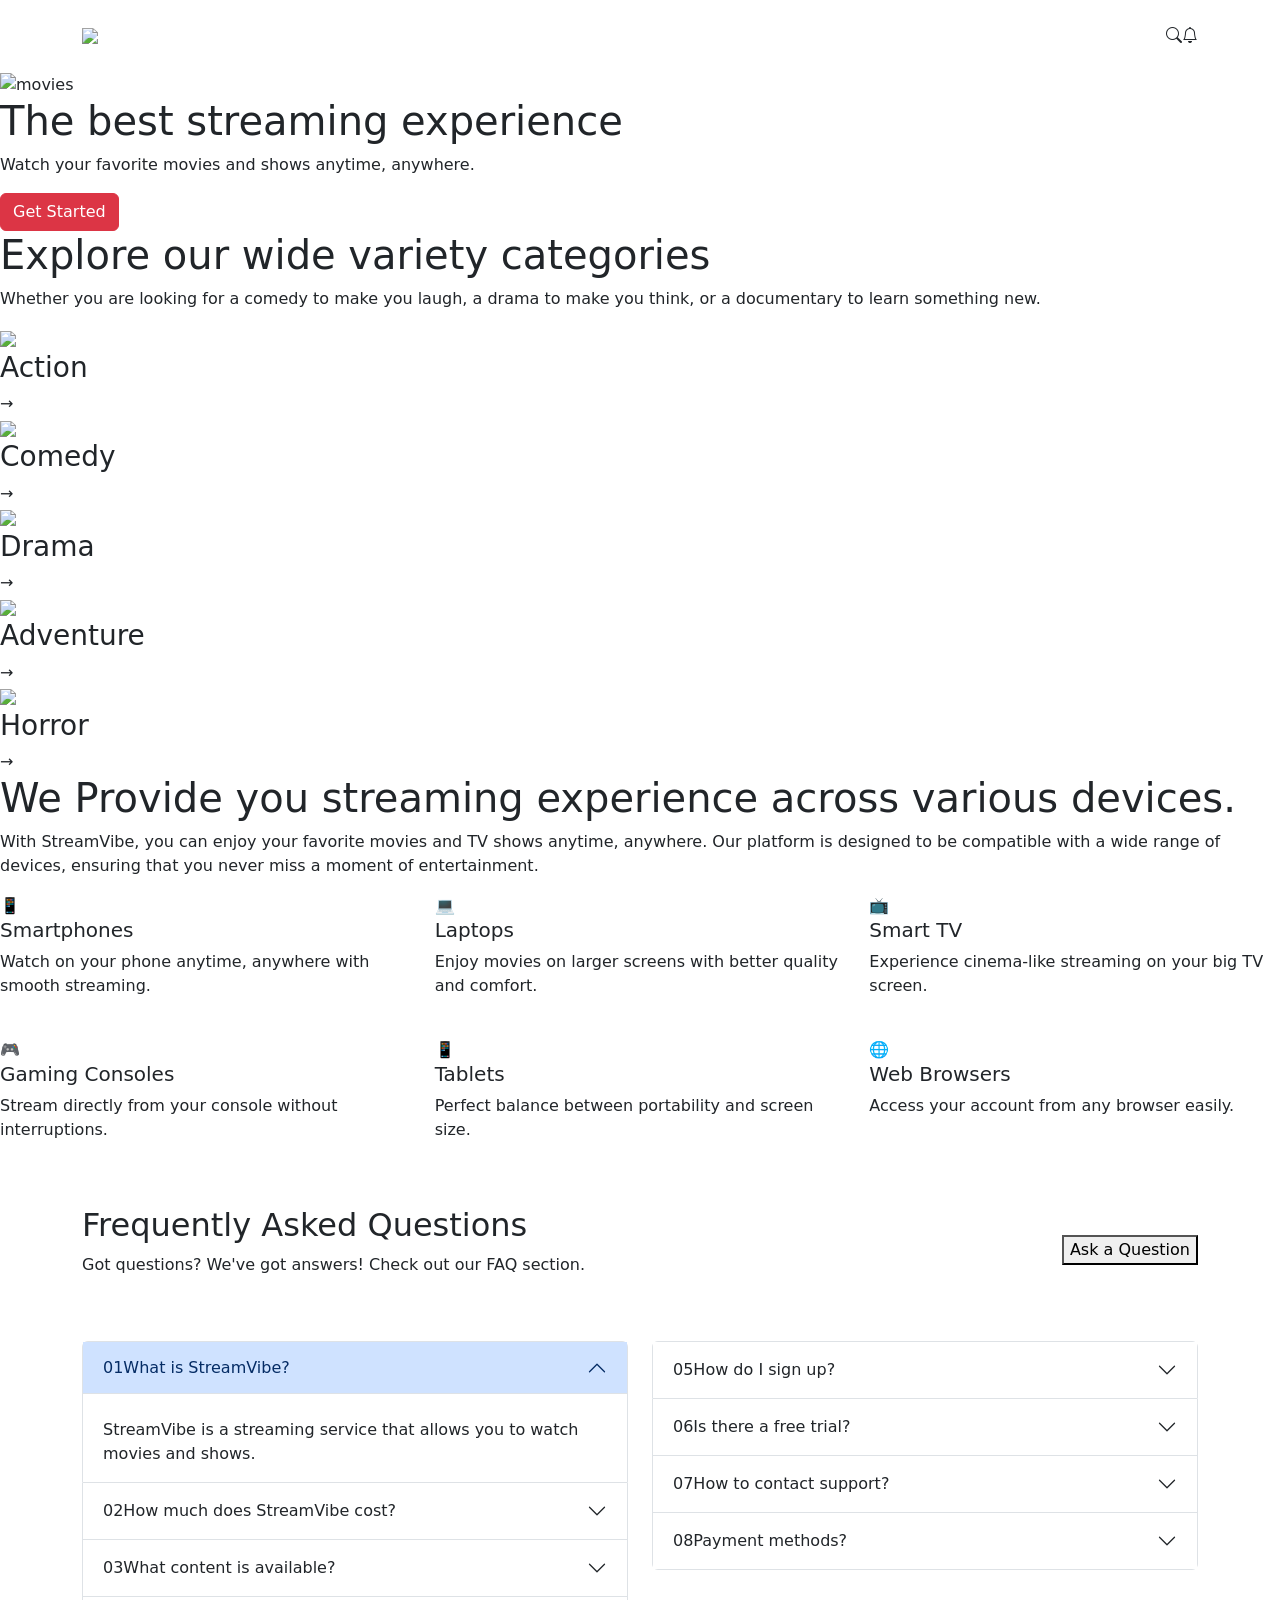
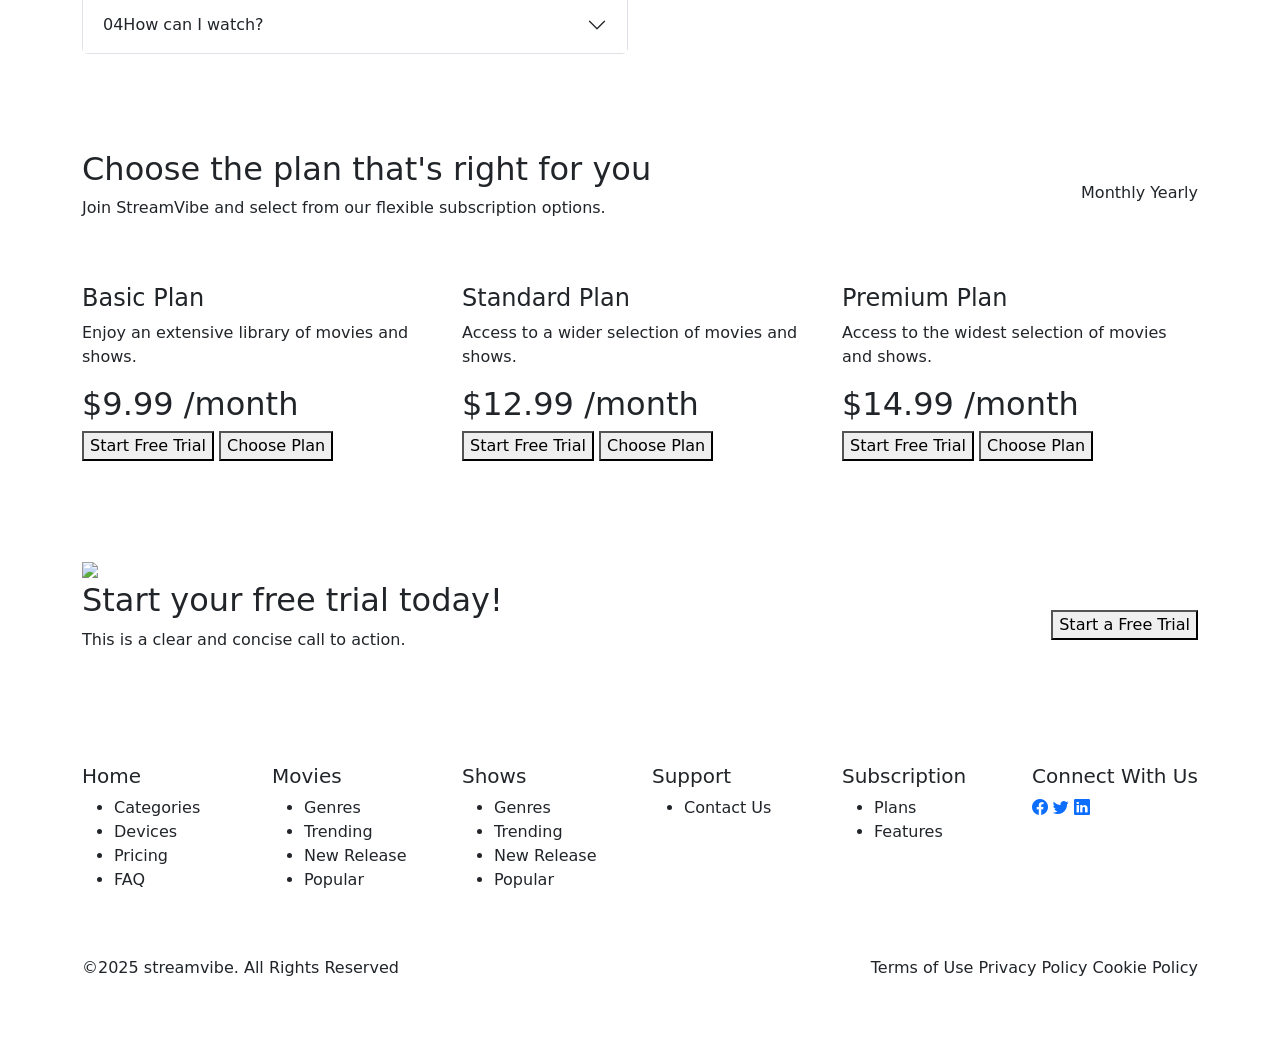
==== index.html @ f16444f5 "final" ====
<!DOCTYPE html>
<html lang="en">
<head>
    <meta charset="UTF-8">
    <meta name="viewport" content="width=device-width, initial-scale=1.0">
    <title>Movies</title>


    <link href="https://cdn.jsdelivr.net/npm/bootstrap@5.3.8/dist/css/bootstrap.min.css" rel="stylesheet">
<link rel="stylesheet" href="https://cdn.jsdelivr.net/npm/bootstrap-icons@1.11.3/font/bootstrap-icons.min.css">

    <link rel="stylesheet" href="../Semi-final/code/style.css">
    <link rel="stylesheet" href="../Semi-final/code/movies&showes.css">
</head>

<body>


<nav class="navbar navbar-expand-lg navbar-dark px-4 py-3">
  <div class="container">

    <a class="navbar-brand d-flex align-items-center" href="#">
      <img src="../Semi-final/images/Logo.png" class="logo">
    </a>

    <button class="navbar-toggler" data-bs-toggle="collapse" data-bs-target="#navMenu">
      <span class="navbar-toggler-icon"></span>
    </button>

    <div class="collapse navbar-collapse justify-content-center" id="navMenu">
      <ul class="navbar-nav nav-box">
        <li class="nav-item"><a class="nav-link active">Home</a></li>
        <li class="nav-item"><a class="nav-link" href="../Semi-final/code/movie.html">Movies & Shows</a></li>
        <li class="nav-item"><a class="nav-link" href="../Semi-final/code/support.html">Support</a></li>
        <li class="nav-item"><a class="nav-link">Subscriptions</a></li>
      </ul>
    </div>

    <div class="icons d-none d-lg-flex">
      <i class="bi bi-search"></i>
      <i class="bi bi-bell"></i>
    </div>

  </div>
</nav>



<section class="hero">
    <img src="../Semi-final/images/Sub Container.png" alt="movies">
    <div class="hero-content">
        <h1>The best streaming experience</h1>
        <p>Watch your favorite movies and shows anytime, anywhere.</p>
        <a href="#" class="btn btn-danger">Get Started</a>
    </div>
</section>


<div class="content">
    <h1>Explore our wide variety categories</h1>
    <p>
        Whether you are looking for a comedy to make you laugh,
        a drama to make you think, or a documentary to learn something new.
    </p>
</div>

<div class="moview">

    <div class="card-item">
        <img src="../Semi-final/images/action.png">
        <div class="title-row">
            <h3>Action</h3>
            <span class="arrow">→</span>
        </div>
    </div>

    <div class="card-item">
        <img src="../Semi-final/images/Container.png">
        <div class="title-row">
            <h3>Comedy</h3>
            <span class="arrow">→</span>
        </div>
    </div>

    <div class="card-item">
        <img src="../Semi-final/images/Container (1).png">
        <div class="title-row">
            <h3>Drama</h3>
            <span class="arrow">→</span>
        </div>
    </div>

    <div class="card-item">
        <img src="../Semi-final/images/Container (2).png">
        <div class="title-row">
            <h3>Adventure</h3>
            <span class="arrow">→</span>
        </div>
    </div>

    <div class="card-item">
        <img src="../Semi-final/images/Container (3).png">
        <div class="title-row">
            <h3>Horror</h3>
            <span class="arrow">→</span>
        </div>
    </div>

</div>


<div class="content">
    <h1>We Provide you streaming experience across various devices.</h1>
    <p>
With StreamVibe, you can enjoy your favorite movies and TV 
shows anytime, anywhere. Our platform is designed
 to be compatible with a wide range of
  devices, ensuring that
 you never miss a moment of entertainment.
    </p>
</div>
<div class="row g-4">

            <div class="col-md-4">
            <div class="device-card">
                <div class="device-icon">📱</div>
                <h5>Smartphones</h5>
                <p>Watch on your phone anytime, anywhere with smooth streaming.</p>
            </div>
        </div>

    
        <div class="col-md-4">
            <div class="device-card">
                <div class="device-icon">💻</div>
                <h5>Laptops</h5>
                <p>Enjoy movies on larger screens with better quality and comfort.</p>
            </div>
        </div>

  
        <div class="col-md-4">
            <div class="device-card">
                <div class="device-icon">📺</div>
                <h5>Smart TV</h5>
                <p>Experience cinema-like streaming on your big TV screen.</p>
            </div>
        </div>

    
        <div class="col-md-4">
            <div class="device-card">
                <div class="device-icon">🎮</div>
                <h5>Gaming Consoles</h5>
                <p>Stream directly from your console without interruptions.</p>
            </div>
        </div>

        
        <div class="col-md-4">
            <div class="device-card">
                <div class="device-icon">📱</div>
                <h5>Tablets</h5>
                <p>Perfect balance between portability and screen size.</p>
            </div>
        </div>

  
        <div class="col-md-4">
            <div class="device-card">
                <div class="device-icon">🌐</div>
                <h5>Web Browsers</h5>
                <p>Access your account from any browser easily.</p>
            </div>
        </div>

    </div>
</div>

<section class="faq container py-5">

 
    <div class="faq-top d-flex justify-content-between align-items-center">
        <div>
            <h2>Frequently Asked Questions</h2>
            <p>Got questions? We've got answers! Check out our FAQ section.</p>
        </div>
        <button class="ask-btn">Ask a Question</button>
    </div>

  
    <div class="row mt-5">

        
        <div class="col-md-6">
            <div class="accordion" id="faqLeft">

               
                <div class="accordion-item">
                    <h2>
                        <button class="accordion-button" data-bs-toggle="collapse" data-bs-target="#q1">
                            <span class="num">01</span>
                            What is StreamVibe?
                        </button>
                    </h2>
                    <div id="q1" class="accordion-collapse collapse show">
                        <div class="accordion-body">
                            StreamVibe is a streaming service that allows you to watch movies and shows.
                        </div>
                    </div>
                </div>

                <div class="accordion-item">
                    <button class="accordion-button collapsed" data-bs-toggle="collapse" data-bs-target="#q2">
                        <span class="num">02</span>
                        How much does StreamVibe cost?
                    </button>
                    <div id="q2" class="accordion-collapse collapse">
                        <div class="accordion-body">Pricing depends on your plan.</div>
                    </div>
                </div>

                <div class="accordion-item">
                    <button class="accordion-button collapsed" data-bs-toggle="collapse" data-bs-target="#q3">
                        <span class="num">03</span>
                        What content is available?
                    </button>
                    <div id="q3" class="accordion-collapse collapse">
                        <div class="accordion-body">Movies, series, and more.</div>
                    </div>
                </div>

                <div class="accordion-item">
                    <button class="accordion-button collapsed" data-bs-toggle="collapse" data-bs-target="#q4">
                        <span class="num">04</span>
                        How can I watch?
                    </button>
                    <div id="q4" class="accordion-collapse collapse">
                        <div class="accordion-body">On mobile, TV, and web.</div>
                    </div>
                </div>

            </div>
        </div>

       
        <div class="col-md-6">
            <div class="accordion" id="faqRight">

                <div class="accordion-item">
                    <button class="accordion-button collapsed" data-bs-toggle="collapse" data-bs-target="#q5">
                        <span class="num">05</span>
                        How do I sign up?
                    </button>
                    <div id="q5" class="accordion-collapse collapse">
                        <div class="accordion-body">Create an account and subscribe.</div>
                    </div>
                </div>

                <div class="accordion-item">
                    <button class="accordion-button collapsed" data-bs-toggle="collapse" data-bs-target="#q6">
                        <span class="num">06</span>
                        Is there a free trial?
                    </button>
                    <div id="q6" class="accordion-collapse collapse">
                        <div class="accordion-body">Yes, limited time trial.</div>
                    </div>
                </div>

                <div class="accordion-item">
                    <button class="accordion-button collapsed" data-bs-toggle="collapse" data-bs-target="#q7">
                        <span class="num">07</span>
                        How to contact support?
                    </button>
                    <div id="q7" class="accordion-collapse collapse">
                        <div class="accordion-body">Via email or live chat.</div>
                    </div>
                </div>

                <div class="accordion-item">
                    <button class="accordion-button collapsed" data-bs-toggle="collapse" data-bs-target="#q8">
                        <span class="num">08</span>
                        Payment methods?
                    </button>
                    <div id="q8" class="accordion-collapse collapse">
                        <div class="accordion-body">Visa, Mastercard, etc.</div>
                    </div>
                </div>

            </div>
        </div>

    </div>
</section>
   
<section class="pricing container py-5">

  
    <div class="d-flex justify-content-between align-items-center mb-5 flex-wrap gap-3">
        <div>
            <h2>Choose the plan that's right for you</h2>
            <p>Join StreamVibe and select from our flexible subscription options.</p>
        </div>

        <div class="toggle">
            <span class="active">Monthly</span>
            <span>Yearly</span>
        </div>
    </div>

  
    <div class="row g-4">

     
        <div class="col-md-4">
            <div class="plan-card">
                <h4>Basic Plan</h4>
                <p>Enjoy an extensive library of movies and shows.</p>

                <h2>$9.99 <span>/month</span></h2>

                <div class="buttons">
                    <button class="trial">Start Free Trial</button>
                    <button class="choose active">Choose Plan</button>
                </div>
            </div>
        </div>

      
        <div class="col-md-4">
            <div class="plan-card">
                <h4>Standard Plan</h4>
                <p>Access to a wider selection of movies and shows.</p>

                <h2>$12.99 <span>/month</span></h2>

                <div class="buttons">
                    <button class="trial">Start Free Trial</button>
                    <button class="choose active">Choose Plan</button>
                </div>
            </div>
        </div>

        
        <div class="col-md-4">
            <div class="plan-card">
                <h4>Premium Plan</h4>
                <p>Access to the widest selection of movies and shows.</p>

                <h2>$14.99 <span>/month</span></h2>

                <div class="buttons">
                    <button class="trial">Start Free Trial</button>
                    <button class="choose active">Choose Plan</button>
                </div>
            </div>
        </div>

    </div>

</section>


<section class="cta container my-5">
    <div class="cta-box">

        <img src="../Semi-final/images/Background Images.png" class="cta-bg">

        <div class="cta-content d-flex justify-content-between align-items-center flex-wrap">
            <div>
                <h2>Start your free trial today!</h2>
                <p>This is a clear and concise call to action.</p>
            </div>

            <button class="cta-btn">Start a Free Trial</button>
        </div>

    </div>
</section>


<footer class="footer container py-5">

    <div class="row">

        <div class="col-md-2">
            <h5>Home</h5>
            <ul>
                <li>Categories</li>
                <li>Devices</li>
                <li>Pricing</li>
                <li>FAQ</li>
            </ul>
        </div>

        <div class="col-md-2">
            <h5>Movies</h5>
            <ul>
                <li>Genres</li>
                <li>Trending</li>
                <li>New Release</li>
                <li>Popular</li>
            </ul>
        </div>

        <div class="col-md-2">
            <h5>Shows</h5>
            <ul>
                <li>Genres</li>
                <li>Trending</li>
                <li>New Release</li>
                <li>Popular</li>
            </ul>
        </div>

        <div class="col-md-2">
            <h5>Support</h5>
            <ul>
                <li>Contact Us</li>
            </ul>
        </div>

        <div class="col-md-2">
            <h5>Subscription</h5>
            <ul>
                <li>Plans</li>
                <li>Features</li>
            </ul>
        </div>

        <div class="col-md-2">
            <h5>Connect With Us</h5>

           <div class="social">
  <a href="#"><i class="bi bi-facebook"></i></a>
  <a href="#"><i class="bi bi-twitter"></i></a>
  <a href="#"><i class="bi bi-linkedin"></i></a>
</div>
        </div>

    </div>

    
    <div class="footer-bottom d-flex justify-content-between mt-5 flex-wrap">
        <p>©2025 streamvibe. All Rights Reserved</p>

        <div>
            <span>Terms of Use</span>
            <span>Privacy Policy</span>
            <span>Cookie Policy</span>
        </div>
    </div>

</footer>


<link rel="stylesheet" href="https://cdnjs.cloudflare.com/ajax/libs/font-awesome/6.5.0/css/all.min.css">

<script src="https://cdn.jsdelivr.net/npm/bootstrap@5.3.8/dist/js/bootstrap.bundle.min.js"></script>

</body>
</html>
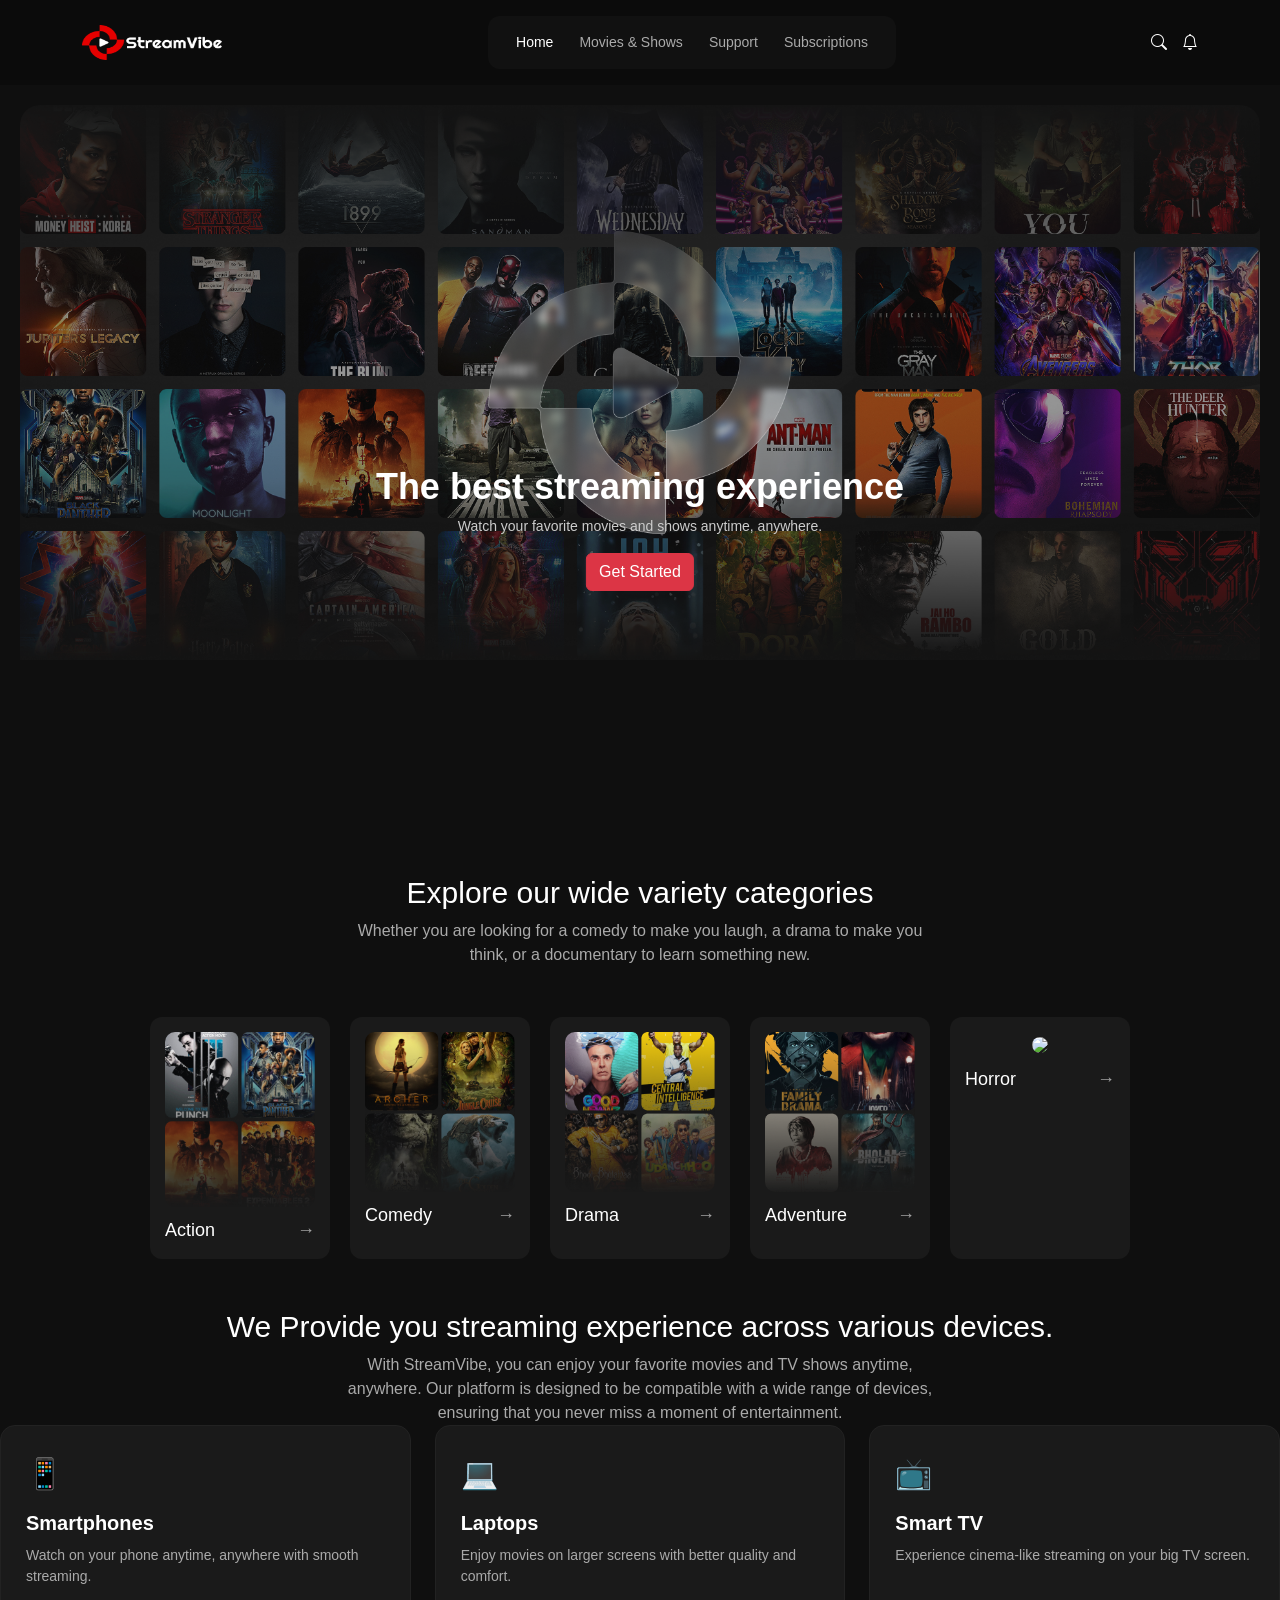
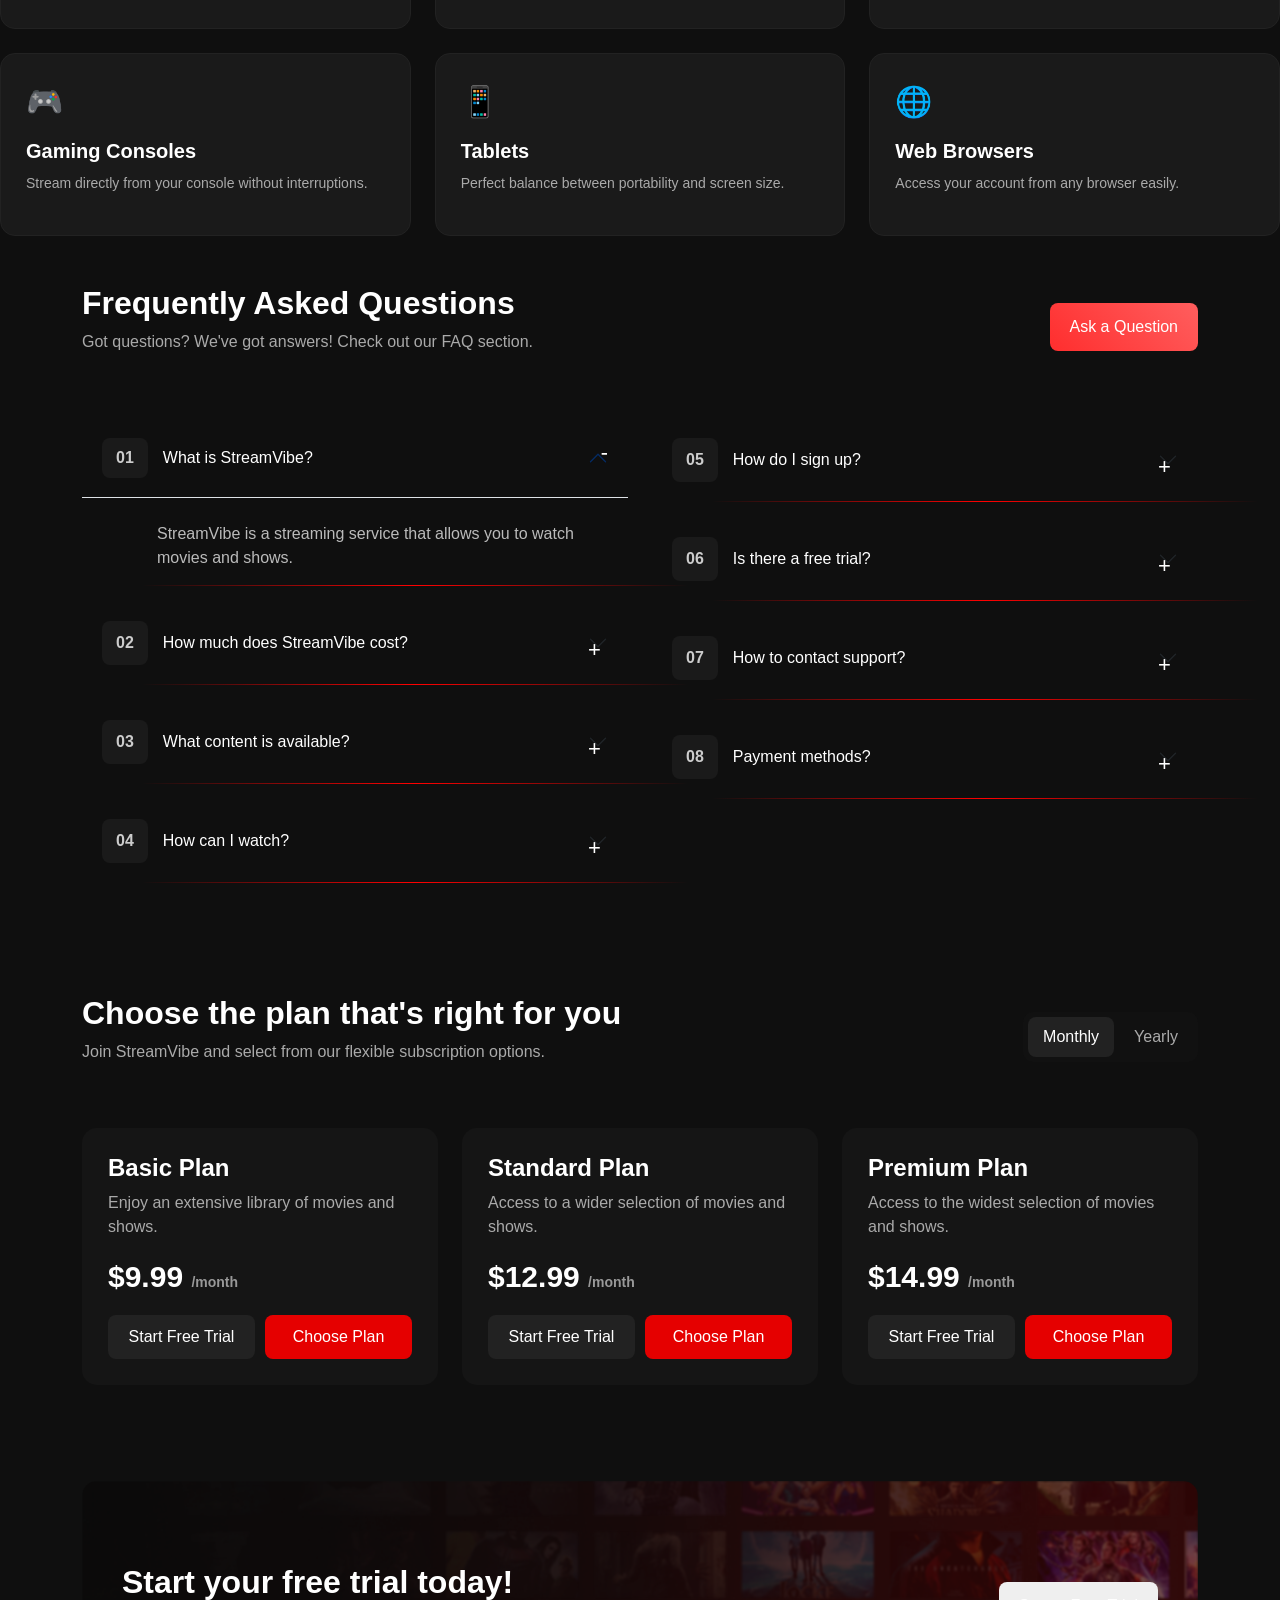
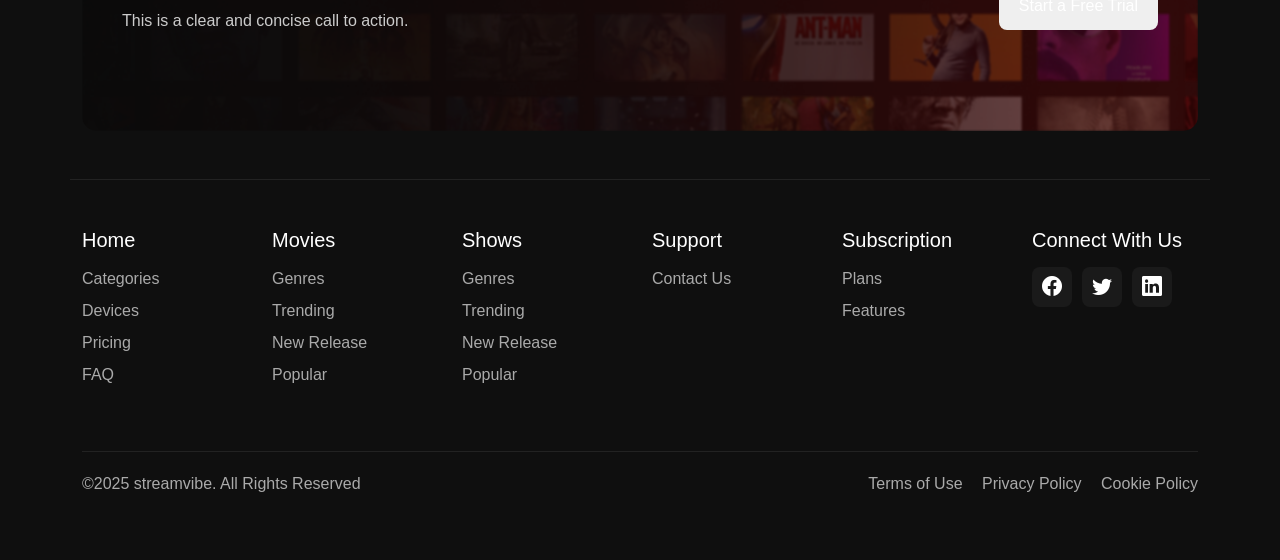
==== commit ec95085a: "fixed path" ====
--- a/index.html
+++ b/index.html
@@ -9,8 +9,8 @@
     <link href="https://cdn.jsdelivr.net/npm/bootstrap@5.3.8/dist/css/bootstrap.min.css" rel="stylesheet">
 <link rel="stylesheet" href="https://cdn.jsdelivr.net/npm/bootstrap-icons@1.11.3/font/bootstrap-icons.min.css">
 
-    <link rel="stylesheet" href="../Semi-final/code/style.css">
-    <link rel="stylesheet" href="../Semi-final/code/movies&showes.css">
+    <link rel="stylesheet" href="./code/style.css">
+    <link rel="stylesheet" href="./code/movies&showes.css">
 </head>
 
 <body>
@@ -20,7 +20,7 @@
   <div class="container">
 
     <a class="navbar-brand d-flex align-items-center" href="#">
-      <img src="../Semi-final/images/Logo.png" class="logo">
+      <img src="./images/Logo.png" class="logo">
     </a>
 
     <button class="navbar-toggler" data-bs-toggle="collapse" data-bs-target="#navMenu">
@@ -30,8 +30,8 @@
     <div class="collapse navbar-collapse justify-content-center" id="navMenu">
       <ul class="navbar-nav nav-box">
         <li class="nav-item"><a class="nav-link active">Home</a></li>
-        <li class="nav-item"><a class="nav-link" href="../Semi-final/code/movie.html">Movies & Shows</a></li>
-        <li class="nav-item"><a class="nav-link" href="../Semi-final/code/support.html">Support</a></li>
+        <li class="nav-item"><a class="nav-link" href="./code/movie.html">Movies & Shows</a></li>
+        <li class="nav-item"><a class="nav-link" href="./code/support.html">Support</a></li>
         <li class="nav-item"><a class="nav-link">Subscriptions</a></li>
       </ul>
     </div>
@@ -47,7 +47,7 @@
 
 
 <section class="hero">
-    <img src="../Semi-final/images/Sub Container.png" alt="movies">
+    <img src="./images/Sub Container.png" alt="movies">
     <div class="hero-content">
         <h1>The best streaming experience</h1>
         <p>Watch your favorite movies and shows anytime, anywhere.</p>
@@ -67,7 +67,7 @@
 <div class="moview">
 
     <div class="card-item">
-        <img src="../Semi-final/images/action.png">
+        <img src="./images/action.png">
         <div class="title-row">
             <h3>Action</h3>
             <span class="arrow">→</span>
@@ -75,7 +75,7 @@
     </div>
 
     <div class="card-item">
-        <img src="../Semi-final/images/Container.png">
+        <img src="./images/Container.png">
         <div class="title-row">
             <h3>Comedy</h3>
             <span class="arrow">→</span>
@@ -83,7 +83,7 @@
     </div>
 
     <div class="card-item">
-        <img src="../Semi-final/images/Container (1).png">
+        <img src="./images/Container (1).png">
         <div class="title-row">
             <h3>Drama</h3>
             <span class="arrow">→</span>
@@ -91,7 +91,7 @@
     </div>
 
     <div class="card-item">
-        <img src="../Semi-final/images/Container (2).png">
+        <img src="./images/Container (2).png">
         <div class="title-row">
             <h3>Adventure</h3>
             <span class="arrow">→</span>
@@ -99,7 +99,7 @@
     </div>
 
     <div class="card-item">
-        <img src="../Semi-final/images/Container (3).png">
+        <img src="./images/ (3).png">
         <div class="title-row">
             <h3>Horror</h3>
             <span class="arrow">→</span>
@@ -364,7 +364,7 @@
 <section class="cta container my-5">
     <div class="cta-box">
 
-        <img src="../Semi-final/images/Background Images.png" class="cta-bg">
+        <img src="./images/Background Images.png" class="cta-bg">
 
         <div class="cta-content d-flex justify-content-between align-items-center flex-wrap">
             <div>
@@ -431,11 +431,10 @@
         <div class="col-md-2">
             <h5>Connect With Us</h5>
 
-           <div class="social">
-  <a href="#"><i class="bi bi-facebook"></i></a>
-  <a href="#"><i class="bi bi-twitter"></i></a>
-  <a href="#"><i class="bi bi-linkedin"></i></a>
-</div>
+                <div class="social"> <a href="#"><i class="bi bi-facebook"></i></a>
+                    <a href="#"><i class="bi bi-twitter"></i></a>
+            <a href="#"><i class="bi bi-linkedin"></i></a>
+            </div>
         </div>
 
     </div>
--- a/code/style.css
+++ b/code/style.css
@@ -0,0 +1,482 @@
+body {
+    background-color: #0f0f0f;
+    color: white;
+    font-family: Arial, sans-serif;
+}
+
+.navbar-custom {
+    position: absolute;
+    top: 20px;
+    left: 50%;
+    transform: translateX(-50%);
+    width: 90%;
+    z-index: 10;
+
+    display: flex;
+    justify-content: space-between;
+    align-items: center;
+}
+
+.nav-left {
+    display: flex;
+    align-items: center;
+}
+
+.logo {
+    width: 140px;
+    margin-right: 10px;
+}
+
+.brand {
+    font-size: 20px;
+    font-weight: bold;
+}
+
+.nav-center{
+    background: rgba(0,0,0,0.8);
+    padding: 18px 35px;
+    border-radius: 15px;
+    border: 1px solid rgba(255,255,255,0.08);
+
+    display: flex;
+    align-items: center;
+}
+
+.nav-center a:hover,
+.nav-center .active {
+    color: white;
+}
+
+.nav-right i {
+    margin-left: 15px;
+    cursor: pointer;
+}
+
+
+.hero {
+    position: relative;
+    text-align: center;
+    height: 100vh;
+    overflow: hidden;
+}
+
+.hero img {
+    width: 100%;
+    height: auto;   
+    max-height: 1920px;
+    object-fit: contain; 
+}
+
+
+.hero-content {
+    position: absolute;
+    top: 50%;
+    left: 50%;
+    transform: translate(-50%, -50%);
+}
+
+.hero-content h1 {
+    font-size: 70px;
+}
+
+.hero-content p {
+    color: #ccc;
+}
+
+.content {
+    text-align: center;
+    margin-top: 50px;
+}
+
+.content h1 {
+    font-size: 30px;
+}
+
+.content p {
+    color: #aaa;
+    max-width: 600px;
+    margin: auto;
+}
+
+
+.moview {
+    display: flex;
+    justify-content: center;
+    gap: 20px;
+    margin: 50px;
+    flex-wrap: wrap;
+}
+
+.card-item {
+    background-color: #1a1a1a;
+    padding: 15px;
+    border-radius: 12px;
+    width: 180px;
+    text-align: center;
+    transition: 0.3s;
+}
+
+.card-item:hover {
+    transform: translateY(-10px);
+}
+
+.card-item img {
+    width: 100%;
+    border-radius: 10px;
+}
+
+
+.title-row {
+    display: flex;
+    justify-content: space-between;
+    align-items: center;
+    margin-top: 10px;
+}
+
+.card-item h3 {
+    font-size: 18px;
+    margin: 0;
+}
+
+
+.arrow {
+    font-size: 18px;
+    opacity: 0.6;
+    transition: 0.3s;
+}
+
+.card-item:hover .arrow {
+    opacity: 1;
+    transform: translateX(5px);
+}
+
+.device-card {
+    background-color: #1a1a1a;
+    padding: 25px;
+    border-radius: 15px;
+    text-align: left;
+    height: 100%;
+    transition: 0.3s;
+    border: 1px solid #222;
+}
+
+.device-card:hover {
+    transform: translateY(-8px);
+    border-color: #ff0000;
+}
+
+
+.device-icon {
+    font-size: 30px;
+    margin-bottom: 15px;
+}
+
+
+.device-card h5 {
+    margin-bottom: 10px;
+    font-weight: bold;
+}
+
+
+.device-card p {
+    color: #aaa;
+    font-size: 14px;
+}
+.faq-top h2 {
+    font-weight: 700;
+}
+
+.faq-top p {
+    color: #aaa;
+}
+
+
+.ask-btn {
+    background: linear-gradient(45deg, #ff2e2e, #ff5e5e);
+    border: none;
+    padding: 12px 20px;
+    color: #fff;
+    border-radius: 8px;
+}
+
+
+.accordion-item {
+    background: transparent;
+    border: none;
+    margin-bottom: 15px;
+    position: relative;
+}
+
+.accordion-item::after {
+    content: "";
+    position: absolute;
+    bottom: 0;
+    left: 60px;
+    width: 100%;
+    height: 1px;
+    background: linear-gradient(to right, transparent, red, transparent);
+}
+
+
+.accordion-button {
+    background: transparent;
+    color: #fff;
+    box-shadow: none;
+    padding: 20px;
+    display: flex;
+    align-items: center;
+    gap: 15px;
+}
+
+
+.accordion-button::after {
+    content: "+";
+    font-size: 22px;
+    color: #fff;
+    transform: none;
+}
+
+
+.accordion-button:not(.collapsed)::after {
+    content: "-";
+}
+
+
+.num {
+    background: #1a1a1a;
+    padding: 10px 14px;
+    border-radius: 8px;
+    font-weight: bold;
+    color: #ccc;
+}
+
+.accordion-body {
+    color: #bbb;
+    padding-left: 75px;
+}
+
+
+.accordion-button:hover {
+    color: #ff3c3c;
+}
+
+
+.accordion-button:not(.collapsed) {
+    background: transparent;
+    color: #fff;
+}
+.pricing {
+    color: #fff;
+}
+
+.pricing h2 {
+    font-weight: 700;
+}
+
+.pricing p {
+    color: #aaa;
+}
+
+
+.toggle {
+    background: #111;
+    padding: 5px;
+    border-radius: 10px;
+    display: flex;
+    gap: 5px;
+}
+
+.toggle span {
+    padding: 8px 15px;
+    border-radius: 8px;
+    color: #aaa;
+    cursor: pointer;
+}
+
+.toggle .active {
+    background: #222;
+    color: #fff;
+}
+
+.plan-card {
+    background: #151515;
+    padding: 25px;
+    border-radius: 15px;
+    transition: 0.3s;
+    border: 1px solid transparent;
+}
+
+.plan-card:hover {
+    border: 1px solid #ff3c3c;
+    transform: translateY(-5px);
+}
+
+.plan-card h4 {
+    font-weight: 600;
+}
+
+
+.plan-card h2 {
+    margin: 20px 0;
+    font-size: 30px;
+}
+
+.plan-card h2 span {
+    font-size: 14px;
+    color: #999999;
+}
+
+
+.buttons {
+    display: flex;
+    gap: 10px;
+}
+
+.trial {
+    background: #222;
+    border: none;
+    color: #fff;
+    padding: 10px;
+    border-radius: 8px;
+    width: 100%;
+}
+
+.choose {
+    border: none;
+    color: #fff;
+    padding: 10px;
+    border-radius: 8px;
+    width: 100%;
+}
+
+.choose.active {
+    background: linear-gradient(#E50000,#E50000, #E50000);
+}
+.cta-box {
+    position: relative;
+    border-radius: 15px;
+    overflow: hidden;
+}
+
+.cta-bg {
+    width: 100%;
+    height: 250px;
+    object-fit: cover;
+    filter: brightness(0.7) blur(1px);
+}
+
+.cta-box::after {
+    content: "";
+    position: absolute;
+    inset: 0;
+    background: linear-gradient(
+        to right,
+        #0F0F0F 20%,
+    #220E0EE8 50%,
+
+    );
+}
+
+.cta-content {
+    position: absolute;
+    inset: 0;
+    padding: 40px;
+    z-index: 2;
+    color: #fff;
+}
+
+.cta-content h2 {
+    font-weight: bold;
+}
+
+.cta-content p {
+    color: #ccc;
+}
+
+.cta-btn {
+    background: linear-gradient(45deg, #E50000 );
+    background: linear-gradient(45deg, #E50000 );
+    border: none;
+    padding: 12px 20px;
+    border-radius: 8px;
+    color: #fff;
+}
+
+
+.footer {
+    border-top: 1px solid #222;
+    color: #fff;
+}
+
+
+.footer h5 {
+    margin-bottom: 15px;
+}
+
+.footer ul {
+    list-style: none;
+    padding: 0;
+}
+
+.footer ul li {
+    color: #aaa;
+    margin-bottom: 8px;
+    cursor: pointer;
+    transition: 0.3s;
+}
+
+.footer ul li:hover {
+    color: #ff3c3c;
+}
+
+.social {
+    display: flex;
+    gap: 10px;
+    margin-top: 10px;
+}
+
+.social a {
+    width: 40px;
+    height: 40px;
+    background: #1a1a1a;
+    display: flex;
+    align-items: center;
+    justify-content: center;
+    border-radius: 8px;
+    color: #fff;
+    text-decoration: none;
+    transition: 0.3s;
+}
+
+
+.social i {
+    font-size: 16px;
+}
+
+
+.social a:hover {
+    background: #ff3c3c;
+    transform: translateY(-4px);
+    box-shadow: 0 0 12px rgba(255,0,0,0.6);
+}
+
+.footer-bottom {
+    border-top: 1px solid #222;
+    padding-top: 20px;
+    color: #aaa;
+}
+
+.footer-bottom span {
+    margin-left: 15px;
+    cursor: pointer;
+    transition: 0.3s;
+}
+
+.footer-bottom span:hover {
+    color: #ff3c3c;
+}
+.social i {
+  font-size: 20px;
+  color: white;
+  margin: 0 10px;
+}
--- a/code/movies&showes.css
+++ b/code/movies&showes.css
@@ -0,0 +1,248 @@
+body {
+  background: #0f0f0f;
+  color: white;
+  font-family: 'Segoe UI', sans-serif;
+}
+
+.navbar {
+  background: #0b0b0b;
+}
+
+.logo {
+  height: 35px;
+}
+
+.nav-box {
+  background: #111;
+  padding: 8px 20px;
+  border-radius: 12px;
+  gap: 10px;
+}
+
+.nav-link {
+  color: #aaa !important;
+  font-size: 14px;
+}
+
+.nav-link.active,
+.nav-link:hover {
+  color: #fff !important;
+}
+
+.icons i {
+  margin-left: 15px;
+  cursor: pointer;
+  color: #fff;
+}
+
+.hero {
+  position: relative;
+  height: 80vh;
+  border-radius: 20px;
+  overflow: hidden;
+  margin: 20px;
+}
+
+.hero-img {
+  width: 100%;
+  height: 100%;
+  object-fit: cover;
+}
+
+.overlay {
+  position: absolute;
+  inset: 0;
+  background: linear-gradient(to top, #000 10%, transparent 60%);
+}
+
+.hero-content {
+  position: absolute;
+  bottom: 40px;
+  left: 50%;
+  transform: translateX(-50%);
+  max-width: 600px;
+}
+
+.hero-content h1 {
+  font-size: 36px;
+  font-weight: 600;
+}
+
+.hero-content p {
+  color: #ccc;
+  font-size: 14px;
+}
+
+
+.hero-buttons {
+  margin-top: 15px;
+}
+
+.play-btn {
+  background: #e50914;
+  border: none;
+  padding: 10px 20px;
+}
+
+.icon-btn {
+  background: #1a1a1a;
+  border: none;
+  color: #fff;
+  padding: 10px 12px;
+  border-radius: 8px;
+  margin-left: 8px;
+}
+
+
+
+
+
+  
+
+
+@media (max-width: 768px) {
+
+  .hero {
+    height: 60vh;
+    margin: 10px;
+  }
+
+  .hero-content {
+    bottom: 20px;
+    padding: 0 10px;
+  }
+
+  .hero-content h1 {
+    font-size: 22px;
+  }
+
+  .hero-content p {
+    font-size: 12px;
+  }
+
+  .nav-box {
+    flex-direction: column;
+    text-align: center;
+  }
+
+}
+
+
+@media (max-width: 992px) {
+
+  .hero {
+    height: 70vh;
+  }
+
+}
+.card-dark {
+  background: #161616;
+  padding: 20px;
+  border-radius: 12px;
+  border: 1px solid #222;
+}
+
+.card-dark span {
+  color: #888;
+  font-size: 13px;
+}
+
+.cast-slider {
+  display: flex;
+  gap: 12px;
+  overflow-x: auto;
+}
+
+.cast-slider img {
+  width: 65px;
+  height: 65px;
+  border-radius: 12px;
+  object-fit: cover;
+}
+
+.cast-slider::-webkit-scrollbar {
+  display: none;
+}
+
+.nav-btn {
+  background: #1a1a1a;
+  border: none;
+  color: #fff;
+  padding: 6px 10px;
+  border-radius: 8px;
+  margin-left: 5px;
+}
+
+.review-card {
+  background: #0f0f0f;
+  padding: 15px;
+  border-radius: 10px;
+}
+
+.review-card span {
+  font-size: 12px;
+  color: #aaa;
+}
+
+.review-card p {
+  font-size: 13px;
+  color: #bbb;
+  margin-top: 10px;
+}
+
+.stars {
+  color: #e50914;
+  font-size: 14px;
+}
+
+.tags {
+  display: flex;
+  gap: 8px;
+  flex-wrap: wrap;
+}
+
+.tags span {
+  background: #1a1a1a;
+  padding: 5px 10px;
+  border-radius: 8px;
+  font-size: 12px;
+}
+
+.side-box p {
+  margin-bottom: 15px;
+}
+
+.person {
+  display: flex;
+  gap: 10px;
+  align-items: center;
+  background: #111;
+  padding: 10px;
+  border-radius: 8px;
+  margin-bottom: 10px;
+}
+
+.person img {
+  width: 40px;
+  height: 40px;
+  border-radius: 8px;
+}
+
+
+@media (max-width: 360px) {
+
+  .review-card {
+    padding: 12px;
+  }
+
+  .cast-slider img {
+    width: 50px;
+    height: 50px;
+  }
+
+}
+.social i {
+  font-size: 20px;
+  color: white;
+  margin: 0 10px;
+}
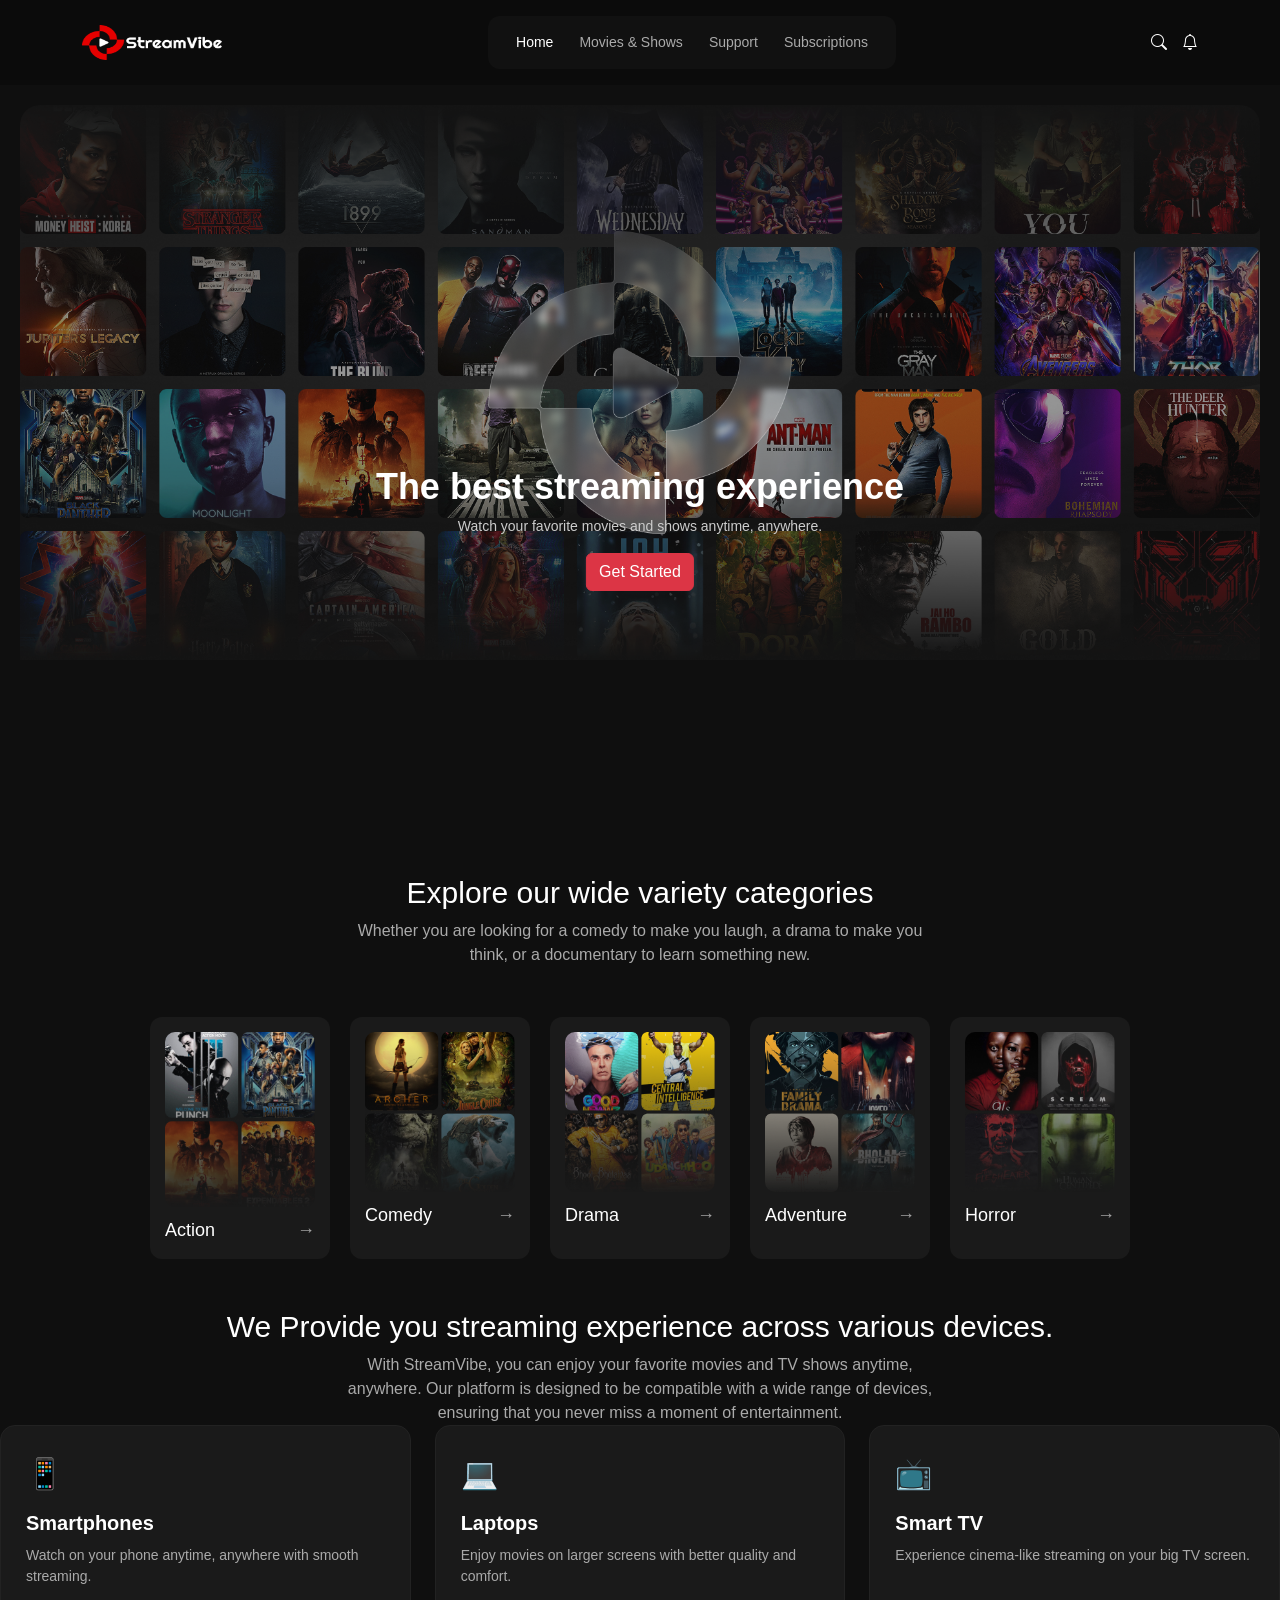
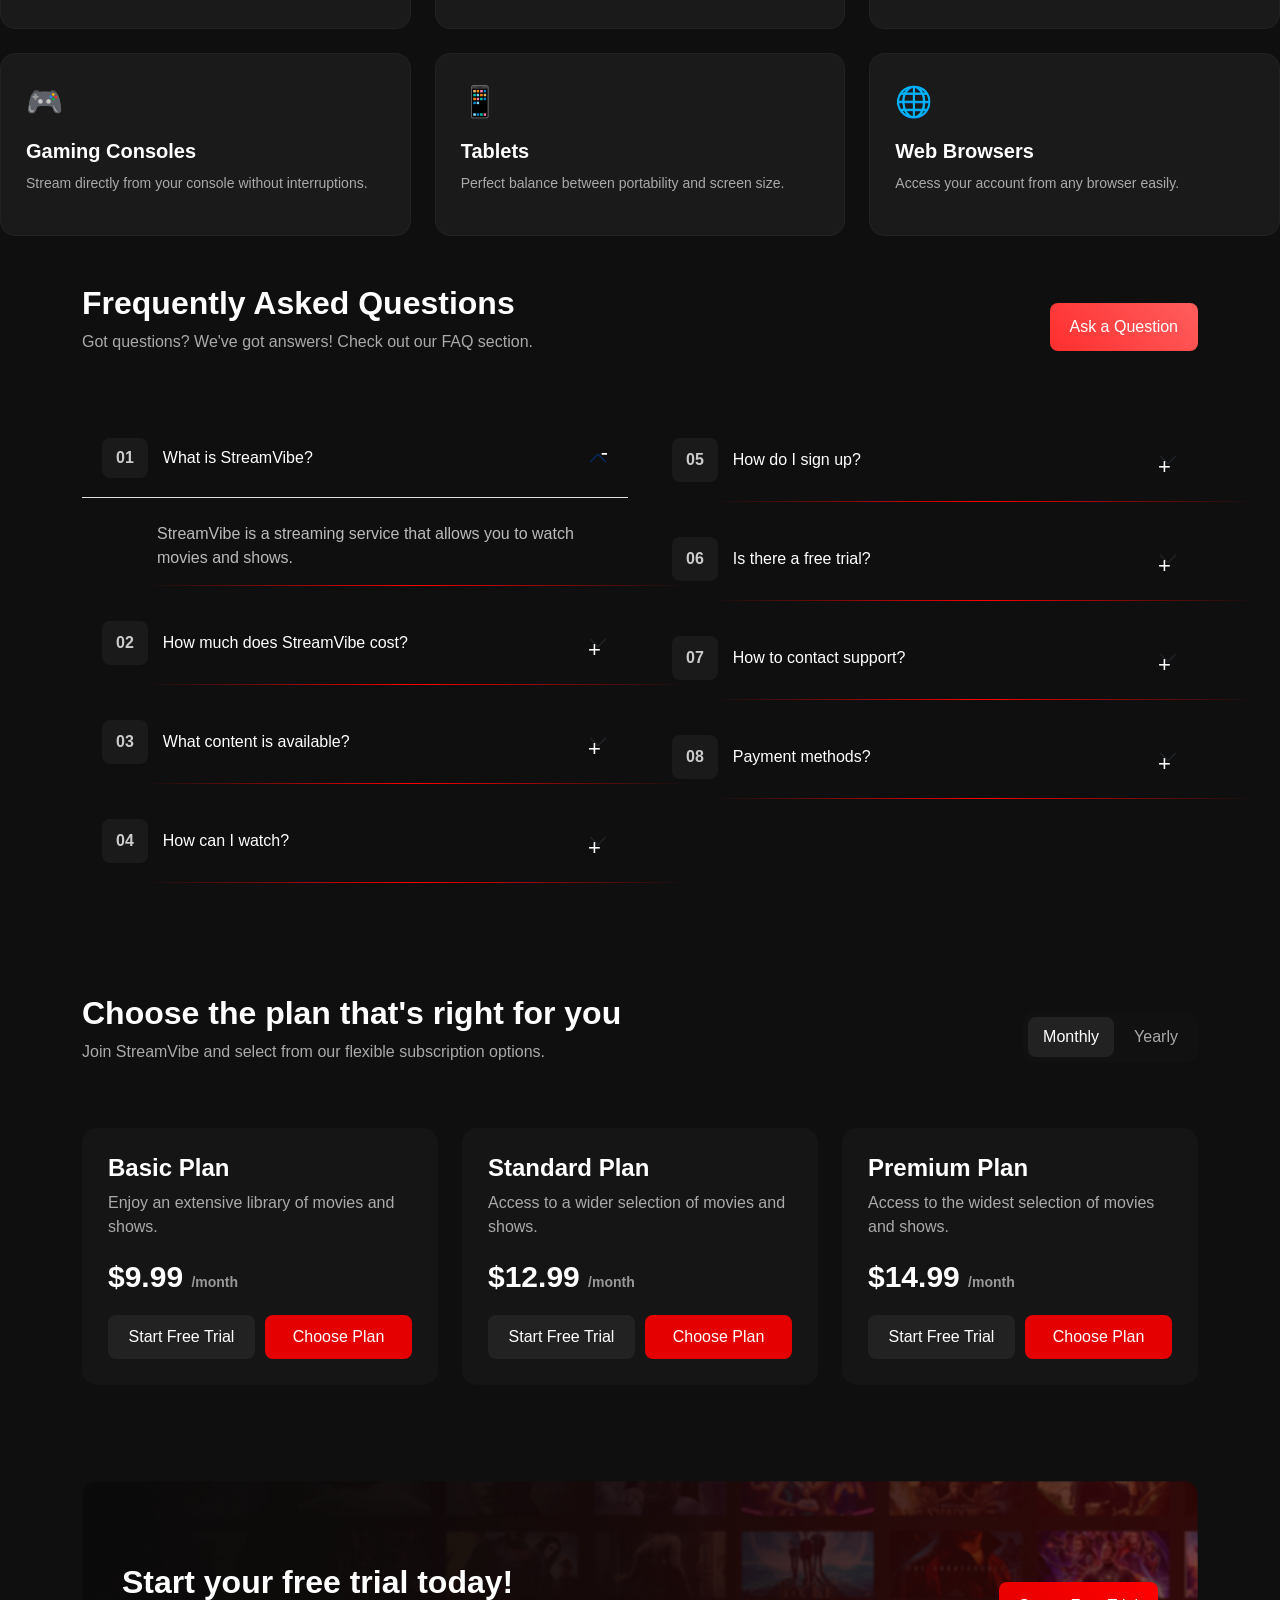
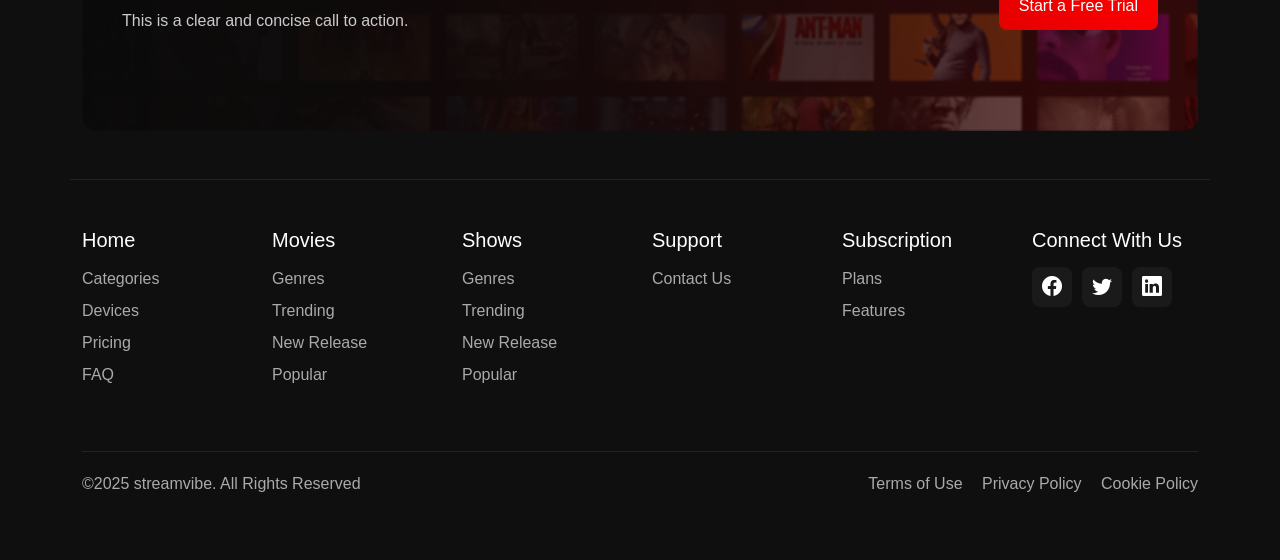
==== commit 5b508f0e: "final edit" ====
--- a/index.html
+++ b/index.html
@@ -99,7 +99,7 @@
     </div>
 
     <div class="card-item">
-        <img src="./images/ (3).png">
+        <img src="./images/Container (3).png">
         <div class="title-row">
             <h3>Horror</h3>
             <span class="arrow">→</span>
@@ -372,7 +372,7 @@
                 <p>This is a clear and concise call to action.</p>
             </div>
 
-            <button class="cta-btn">Start a Free Trial</button>
+            <button class="cta-btn">Start a Free Trial </button>
         </div>
 
     </div>
--- a/code/style.css
+++ b/code/style.css
@@ -394,8 +394,8 @@
 }
 
 .cta-btn {
-    background: linear-gradient(45deg, #E50000 );
-    background: linear-gradient(45deg, #E50000 );
+    background: linear-gradient(45deg, #E50000,#ff0000 );
+
     border: none;
     padding: 12px 20px;
     border-radius: 8px;
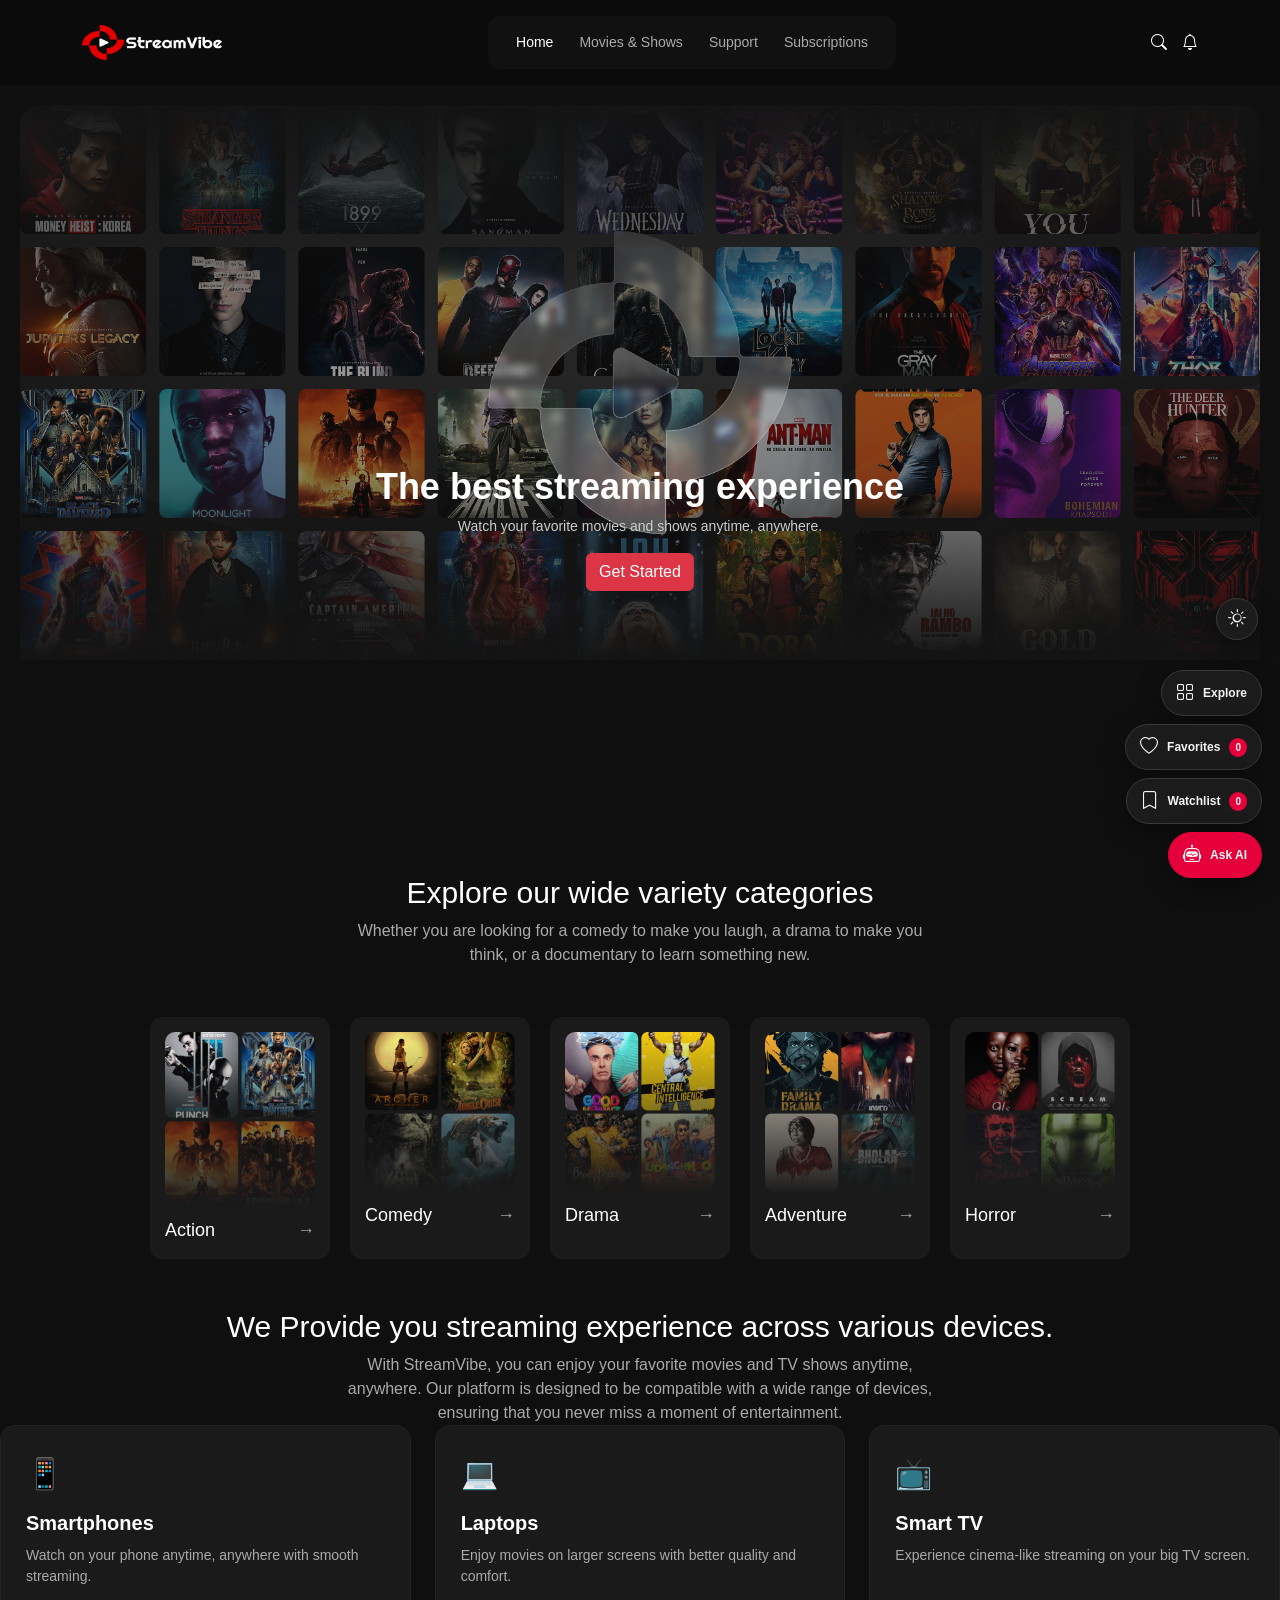
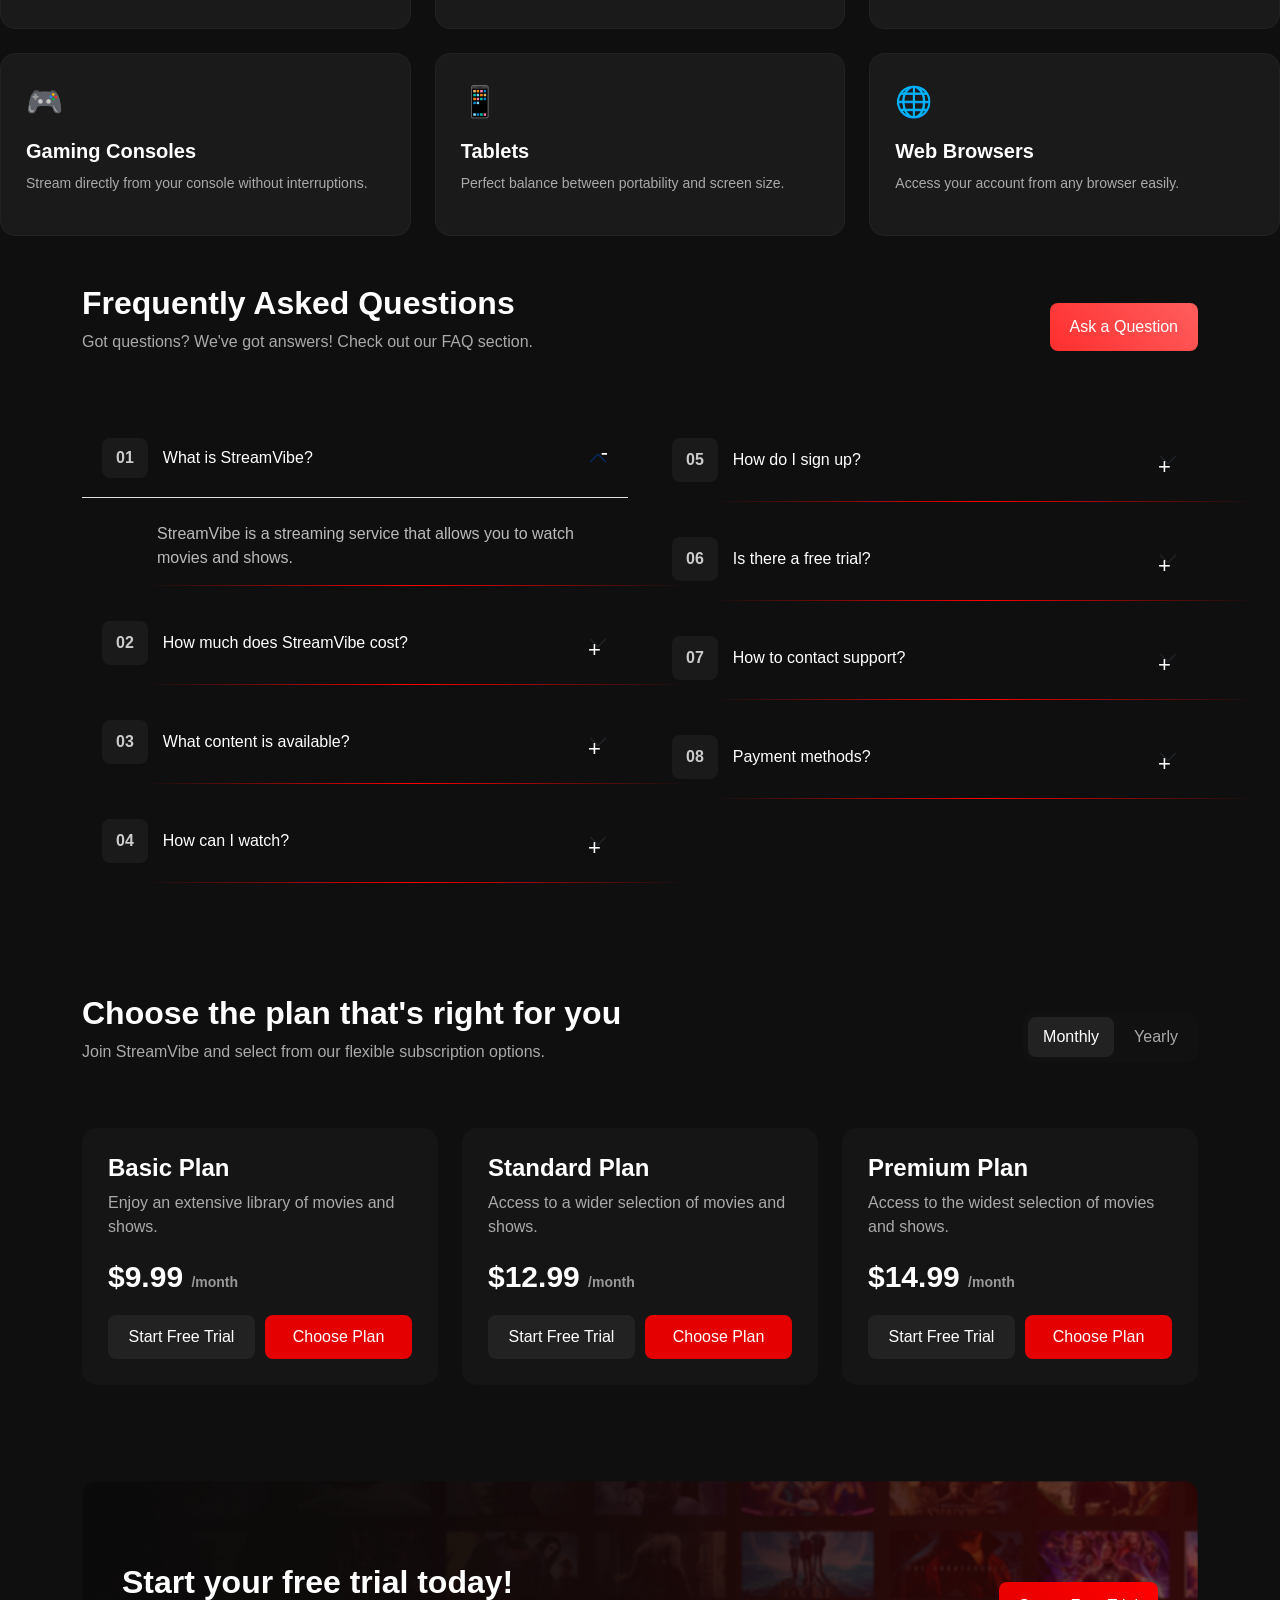
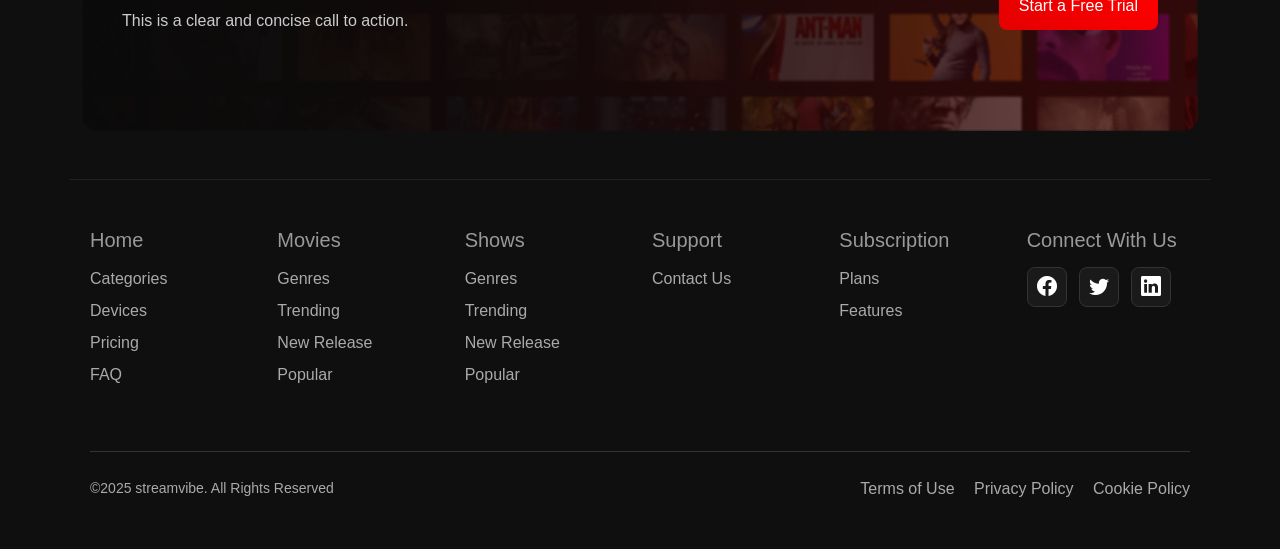
==== commit 19f91870: "Add new features and update website" ====
--- a/index.html
+++ b/index.html
@@ -11,6 +11,8 @@
 
     <link rel="stylesheet" href="./code/style.css">
     <link rel="stylesheet" href="./code/movies&showes.css">
+    <link rel="stylesheet" href="./code/search.css">
+    <link rel="stylesheet" href="./code/features.css">
 </head>
 
 <body>
@@ -43,6 +45,23 @@
 
   </div>
 </nav>
+
+
+<!-- Shared Search Popup -->
+<div class="search-popup" id="searchPopup" aria-hidden="true">
+    <div class="search-box">
+        <i class="bi bi-search" aria-hidden="true"></i>
+        <input type="search" id="movieSearchInput"
+               placeholder="Search movies & shows..." autocomplete="off"
+               aria-label="Search movies and shows">
+        <button type="button" class="search-close" id="closeSearch"
+                aria-label="Close search">&times;</button>
+    </div>
+    <div class="search-results" id="searchResults" aria-live="polite">
+        <p class="search-hint">Start typing to search...</p>
+    </div>
+</div>
+
 
 
 
@@ -372,7 +391,7 @@
                 <p>This is a clear and concise call to action.</p>
             </div>
 
-            <button class="cta-btn">Start a Free Trial </button>
+            <button class="cta-btn">Start a Free Trial</button>
         </div>
 
     </div>
@@ -456,6 +475,9 @@
 <link rel="stylesheet" href="https://cdnjs.cloudflare.com/ajax/libs/font-awesome/6.5.0/css/all.min.css">
 
 <script src="https://cdn.jsdelivr.net/npm/bootstrap@5.3.8/dist/js/bootstrap.bundle.min.js"></script>
+<script src="./code/search.js"></script>
+<script src="./code/features.js"></script>
+<script src="./code/interactions.js"></script>
 
 </body>
 </html>
--- a/code/style.css
+++ b/code/style.css
@@ -394,8 +394,7 @@
 }
 
 .cta-btn {
-    background: linear-gradient(45deg, #E50000,#ff0000 );
-
+    background: linear-gradient(45deg, #E50000 , #ff0000); 
     border: none;
     padding: 12px 20px;
     border-radius: 8px;
@@ -480,3 +479,132 @@
   color: white;
   margin: 0 10px;
 }
+.footer {
+    width: 100%;
+    padding: 60px 20px 25px;
+    background-color: #0f0f0f;
+    color: #999;
+    box-sizing: border-box;
+}
+
+.footer-container {
+    max-width: 1200px;
+    margin: auto;
+}
+
+.footer-columns {
+    display: grid;
+    grid-template-columns: repeat(6, 1fr);
+    gap: 25px;
+}
+
+.footer-column h5 {
+    color: #fff;
+    font-size: 17px;
+    font-weight: 600;
+    margin-bottom: 20px;
+}
+
+.footer-column ul {
+    list-style: none;
+    padding: 0;
+    margin: 0;
+}
+
+.footer-column ul li {
+    margin-bottom: 12px;
+    font-size: 14px;
+    cursor: pointer;
+    transition: 0.3s;
+}
+
+.footer-column ul li:hover {
+    color: #fff;
+}
+
+.social {
+    display: flex;
+    gap: 12px;
+}
+
+.social a {
+    width: 40px;
+    height: 40px;
+    display: flex;
+    justify-content: center;
+    align-items: center;
+    background-color: #1a1a1a;
+    border: 1px solid #333;
+    border-radius: 8px;
+    color: #fff;
+    text-decoration: none;
+    font-size: 18px;
+    transition: 0.3s;
+}
+
+.social a:hover {
+    background-color: #e50000;
+    border-color: #e50000;
+}
+
+.footer-bottom {
+    display: flex;
+    justify-content: space-between;
+    align-items: center;
+    flex-wrap: wrap;
+    gap: 20px;
+    margin-top: 50px;
+    padding-top: 25px;
+    border-top: 1px solid #333;
+}
+
+.footer-bottom p {
+    margin: 0;
+    font-size: 14px;
+}
+
+.footer-links {
+    display: flex;
+    gap: 25px;
+    flex-wrap: wrap;
+}
+
+.footer-links span {
+    font-size: 14px;
+    cursor: pointer;
+    transition: 0.3s;
+}
+
+.footer-links span:hover {
+    color: #fff;
+}
+
+/* Tablet */
+@media (max-width: 992px) {
+    .footer-columns {
+        grid-template-columns: repeat(3, 1fr);
+        row-gap: 35px;
+    }
+}
+
+/* Mobile */
+@media (max-width: 576px) {
+    .footer {
+        padding: 40px 20px 20px;
+    }
+
+    .footer-columns {
+        grid-template-columns: repeat(2, 1fr);
+        gap: 30px 15px;
+    }
+
+    .footer-bottom {
+        flex-direction: column;
+        align-items: flex-start;
+        gap: 20px;
+    }
+
+    .footer-links {
+        gap: 15px;
+    }
+}
--- a/code/search.css
+++ b/code/search.css
@@ -0,0 +1,119 @@
+
+.search-popup {
+    position: fixed;
+    z-index: 100000;
+    top: 88px;
+    right: max(24px, calc((100vw - 1200px) / 2));
+    width: 370px;
+    max-width: calc(100vw - 28px);
+    padding: 14px;
+    background: #1a1a1a;
+    border: 1px solid #353535;
+    border-radius: 13px;
+    box-shadow: 0 16px 45px rgba(0,0,0,.55);
+    opacity: 0;
+    visibility: hidden;
+    pointer-events: none;
+    transform: translateY(-9px);
+    transition: opacity .2s ease, transform .2s ease, visibility .2s ease;
+}
+.search-popup.open {
+    opacity: 1;
+    visibility: visible;
+    pointer-events: auto;
+    transform: translateY(0);
+}
+.search-box {
+    display: flex;
+    align-items: center;
+    gap: 10px;
+    padding: 11px;
+    background: #101010;
+    border: 1px solid #393939;
+    border-radius: 9px;
+    color: #aaa;
+}
+.search-box > .bi-search { flex: 0 0 auto; }
+.search-box input {
+    min-width: 0;
+    flex: 1;
+    border: 0;
+    outline: 0;
+    background: transparent;
+    color: #fff;
+    font: inherit;
+    font-size: 14px;
+}
+.search-box input::placeholder { color: #777; }
+.search-close {
+    border: 0;
+    background: transparent;
+    color: #aaa;
+    font-size: 25px;
+    line-height: 1;
+    cursor: pointer;
+}
+.search-close:hover { color: #fff; }
+.search-results {
+    max-height: min(390px, 65vh);
+    overflow-y: auto;
+    margin-top: 10px;
+}
+.search-hint, .search-empty {
+    margin: 0;
+    padding: 16px 6px;
+    color: #999;
+    font-size: 13px;
+    text-align: center;
+}
+.search-result {
+    display: flex;
+    align-items: center;
+    width: 100%;
+    gap: 12px;
+    padding: 8px;
+    border: 0;
+    border-radius: 8px;
+    background: transparent;
+    text-align: left;
+    cursor: pointer;
+    transition: background .18s ease;
+}
+.search-result:hover, .search-result:focus-visible {
+    background: #303030;
+    outline: none;
+}
+.search-result img {
+    display: block;
+    flex: 0 0 46px;
+    width: 46px;
+    height: 62px;
+    object-fit: cover;
+    border-radius: 5px;
+    background: #292929;
+}
+.search-result-info {
+    display: flex;
+    flex-direction: column;
+    gap: 5px;
+    min-width: 0;
+}
+.search-result-info strong {
+    color: #f4f4f4;
+    font-size: 13px;
+    font-weight: 600;
+}
+.search-result-info small {
+    color: #aaa;
+    font-size: 11px;
+}
+.nav-icons .bi-search, .icons .bi-search, .navbar .bi-search {
+    cursor: pointer;
+}
+@media (max-width: 600px) {
+    .search-popup {
+        top: 76px;
+        right: 14px;
+        width: calc(100vw - 28px);
+    }
+}
--- a/code/features.css
+++ b/code/features.css
@@ -0,0 +1,44 @@
+
+.sv-dock{position:fixed;right:18px;bottom:22px;z-index:100010;display:flex;flex-direction:column;gap:8px;align-items:flex-end}
+.sv-dock button,.sv-theme-toggle,.sv-top{border:1px solid #3a3a3a;background:#1b1b1b;color:#f5f5f5;box-shadow:0 7px 25px #0006;cursor:pointer}
+.sv-dock button{min-width:48px;height:46px;border-radius:24px;padding:0 14px;display:flex;align-items:center;gap:9px;transition:.2s}
+.sv-dock button:hover,.sv-theme-toggle:hover,.sv-top:hover{background:#e5003b;border-color:#e5003b;transform:translateY(-2px)}
+.sv-dock button i{font-size:18px}.sv-dock button span{font-size:12px;font-weight:700}.sv-dock button b{font-size:10px;background:#e5003b;border-radius:20px;padding:2px 6px}.sv-dock .sv-chat-launch{background:#e5003b;border-color:#e5003b}
+.sv-theme-toggle{position:fixed;right:22px;bottom:260px;z-index:100009;width:42px;height:42px;border-radius:50%;font-size:18px}
+.sv-top{position:fixed;left:22px;bottom:22px;z-index:100009;width:44px;height:44px;border-radius:50%;font-size:18px;opacity:0;visibility:hidden;transition:.2s}.sv-top.visible{opacity:1;visibility:visible}
+.sv-overlay{position:fixed;inset:0;z-index:100020;background:#000a;display:flex;justify-content:flex-end;opacity:0;visibility:hidden;transition:.22s}.sv-overlay.open{opacity:1;visibility:visible}
+.sv-panel{width:min(720px,100%);height:100%;background:#141414;color:#f5f5f5;border-left:1px solid #333;box-shadow:-15px 0 50px #0008;display:flex;flex-direction:column;transform:translateX(30px);transition:.22s}.sv-overlay.open .sv-panel{transform:translateX(0)}
+.sv-panel>header{padding:22px 24px;border-bottom:1px solid #333;display:flex;align-items:center;justify-content:space-between;gap:15px}.sv-panel>header h2{font-size:20px;font-weight:800;margin:0;color:#fff}.sv-close{border:0;background:#292929;color:#fff;border-radius:50%;width:36px;height:36px;font-size:25px;line-height:1;cursor:pointer}.sv-panel-content{padding:20px 24px;overflow:auto;flex:1}
+.sv-grid{display:grid;grid-template-columns:repeat(auto-fill,minmax(145px,1fr));gap:15px}.sv-media-card{overflow:hidden;border:1px solid #303030;background:#1d1d1d;border-radius:12px;min-width:0}.sv-media-card>img{display:block;width:100%;height:190px;object-fit:cover;background:#292929}.sv-media-info{padding:10px}.sv-media-info>strong{display:block;font-size:13px;line-height:1.4;color:#fff}.sv-media-info>small{display:block;color:#aaa;font-size:11px;margin-top:5px}.sv-card-actions{display:flex;gap:7px;margin-top:10px}.sv-card-actions button,.sv-chat-item button{border:1px solid #444;background:#292929;color:#ddd;width:31px;height:30px;border-radius:7px;cursor:pointer}.sv-card-actions button.active,.sv-chat-item button:hover{color:#ff4168;border-color:#ff4168}.sv-card-actions button:hover{background:#3a2028}
+.sv-toolbar{display:grid;grid-template-columns:1.5fr 1fr 1fr 1fr;gap:9px;margin-bottom:18px}.sv-toolbar input,.sv-toolbar select,.sv-chat-form input{min-width:0;background:#202020;color:#fff;border:1px solid #414141;border-radius:8px;padding:10px;font-size:13px}.sv-toolbar option{background:#202020}.sv-empty{text-align:center;padding:65px 10px;color:#aaa}.sv-empty i{font-size:42px;color:#e5003b}.sv-empty p{font-weight:700;color:#fff;margin:12px 0 4px}.sv-empty span,.sv-empty-line{font-size:13px;color:#aaa}.sv-detail{display:grid;grid-template-columns:180px 1fr;gap:22px;align-items:start}.sv-detail>img{width:100%;border-radius:10px;max-height:270px;object-fit:cover}.sv-detail p{color:#bbb;font-size:14px;line-height:1.7}.sv-badge{display:inline-block;background:#e5003b;padding:5px 10px;border-radius:20px;font-size:11px;font-weight:700;margin-bottom:12px}.sv-primary,.sv-secondary{display:inline-flex;align-items:center;gap:7px;padding:9px 12px;border-radius:7px;text-decoration:none;font-size:12px;font-weight:700;margin:4px 4px 4px 0;cursor:pointer}.sv-primary{background:#e5003b;color:white;border:1px solid #e5003b}.sv-secondary{background:#292929;color:#fff;border:1px solid #444}.sv-link{color:#fff}
+.sv-chat-panel{width:min(470px,100%)}.sv-chat-log{display:flex;flex-direction:column;gap:12px;min-height:180px}.sv-chat-message{max-width:95%;padding:11px 13px;border-radius:13px;background:#242424;color:#eee;font-size:13px;line-height:1.65}.sv-chat-message.user{align-self:flex-end;background:#a9002e;color:#fff}.sv-chat-message.bot{align-self:flex-start}.sv-chat-message p{margin:0}.sv-chat-item{display:flex;align-items:center;gap:9px;padding:8px;margin-top:8px;border-radius:8px;background:#171717}.sv-chat-item img{width:36px;height:48px;object-fit:cover;border-radius:4px}.sv-chat-item span{flex:1;font-size:12px;font-weight:700}.sv-chat-item small{display:block;color:#aaa;font-weight:400}.sv-chat-item button{flex:0 0 31px}.sv-chat-suggestions{display:flex;flex-wrap:wrap;gap:7px;margin:16px 0}.sv-chat-suggestions button{border:1px solid #555;background:#242424;color:#ddd;border-radius:18px;padding:7px 11px;font-size:11px;cursor:pointer}.sv-chat-suggestions button:hover{border-color:#e5003b;color:#fff}.sv-chat-form{display:flex;gap:8px;margin-top:15px}.sv-chat-form input{flex:1}.sv-chat-form button{width:43px;border:0;border-radius:8px;background:#e5003b;color:#fff}.sv-chat-note{font-size:10px;color:#888;margin:10px 0 0}.sv-toast{position:fixed;left:50%;bottom:24px;z-index:100100;transform:translate(-50%,15px);background:#252525;color:#fff;border:1px solid #444;border-radius:9px;padding:11px 17px;font-size:13px;opacity:0;pointer-events:none;transition:.2s;box-shadow:0 8px 25px #0008}.sv-toast.show{opacity:1;transform:translate(-50%,0)}
+.sv-light-theme{background:#f4f4f4!important;color:#171717!important}.sv-light-theme .sv-panel{background:#fff;color:#171717}.sv-light-theme .sv-panel>header h2,.sv-light-theme .sv-media-info>strong,.sv-light-theme .sv-empty p{color:#171717}.sv-light-theme .sv-media-card{background:#f7f7f7;border-color:#ddd}.sv-light-theme .sv-media-info>small{color:#666}.sv-light-theme .sv-toolbar input,.sv-light-theme .sv-toolbar select,.sv-light-theme .sv-chat-form input{background:#fff;color:#171717;border-color:#ccc}.sv-light-theme .sv-chat-message.bot{background:#eee;color:#171717}.sv-light-theme .sv-chat-item{background:#f2f2f2}.sv-light-theme .sv-close,.sv-light-theme .sv-secondary{background:#eee;color:#171717;border-color:#ccc}
+@media(max-width:650px){.sv-toolbar{grid-template-columns:1fr 1fr}.sv-toolbar input{grid-column:1/-1}.sv-panel>header{padding:17px}.sv-panel-content{padding:16px}.sv-media-card>img{height:165px}.sv-dock{right:10px;bottom:12px}.sv-dock button{height:42px;min-width:43px;padding:0 12px}.sv-dock button span{display:none}.sv-theme-toggle{right:12px;bottom:220px}.sv-top{left:12px;bottom:12px}.sv-detail{grid-template-columns:110px 1fr;gap:14px}.sv-detail p{font-size:12px}}
+
+
+.sv-chat-tools{display:flex;justify-content:flex-end;margin-top:12px}
+.sv-chat-tools button{border:1px solid #444;background:transparent;color:#aaa;border-radius:7px;padding:6px 10px;font-size:11px;cursor:pointer}
+.sv-chat-tools button:hover{border-color:#e5003b;color:#fff}
+.sv-dock button:focus-visible,.sv-theme-toggle:focus-visible,.sv-top:focus-visible,.sv-panel button:focus-visible,.sv-panel input:focus-visible,.sv-panel select:focus-visible{outline:2px solid #ff527b;outline-offset:3px}
+.cast-slider{scroll-behavior:smooth;overflow-x:auto;scrollbar-width:thin}
+
+
+.sv-action-modal{position:fixed;inset:0;z-index:10020;background:rgba(0,0,0,.76);display:flex;align-items:center;justify-content:center;padding:20px;opacity:0;transition:opacity .18s ease}
+.sv-action-modal.visible{opacity:1}
+.sv-action-dialog{position:relative;width:min(100%,480px);background:#191919;color:#fff;border:1px solid #333;border-radius:16px;padding:28px;box-shadow:0 20px 70px rgba(0,0,0,.45);transform:translateY(10px);transition:transform .18s ease}
+.sv-action-modal.visible .sv-action-dialog{transform:translateY(0)}
+.sv-action-dialog h2{font-size:24px;margin:0 34px 16px 0;font-weight:700}
+.sv-action-body{color:#c5c5c5;line-height:1.7}
+.sv-action-body p{margin:0 0 10px}
+.sv-action-price{font-size:24px;color:#fff;font-weight:700}
+.sv-action-close{position:absolute;right:16px;top:12px;border:0;background:transparent;color:#fff;font-size:30px;line-height:1;cursor:pointer}
+.sv-action-buttons{display:flex;gap:10px;flex-wrap:wrap;margin-top:22px}
+.sv-action-buttons button{border:0;border-radius:8px;padding:11px 18px;font-weight:600;cursor:pointer}
+.sv-action-primary{background:#e50000;color:#fff}
+.sv-action-secondary{background:#303030;color:#fff}
+.sv-action-label{display:block;margin-bottom:8px;color:#fff}
+.sv-review-input{width:100%;background:#242424;color:#fff;border:1px solid #555;border-radius:8px;padding:12px;resize:vertical}
+.toggle span{cursor:pointer;user-select:none}
+.toggle span:focus-visible{outline:2px solid #e50000;outline-offset:4px}
+.hero-buttons .icon-btn.active{background:#e50000;color:#fff}
+@media(max-width:520px){.sv-action-dialog{padding:22px}.sv-action-dialog h2{font-size:21px}}
